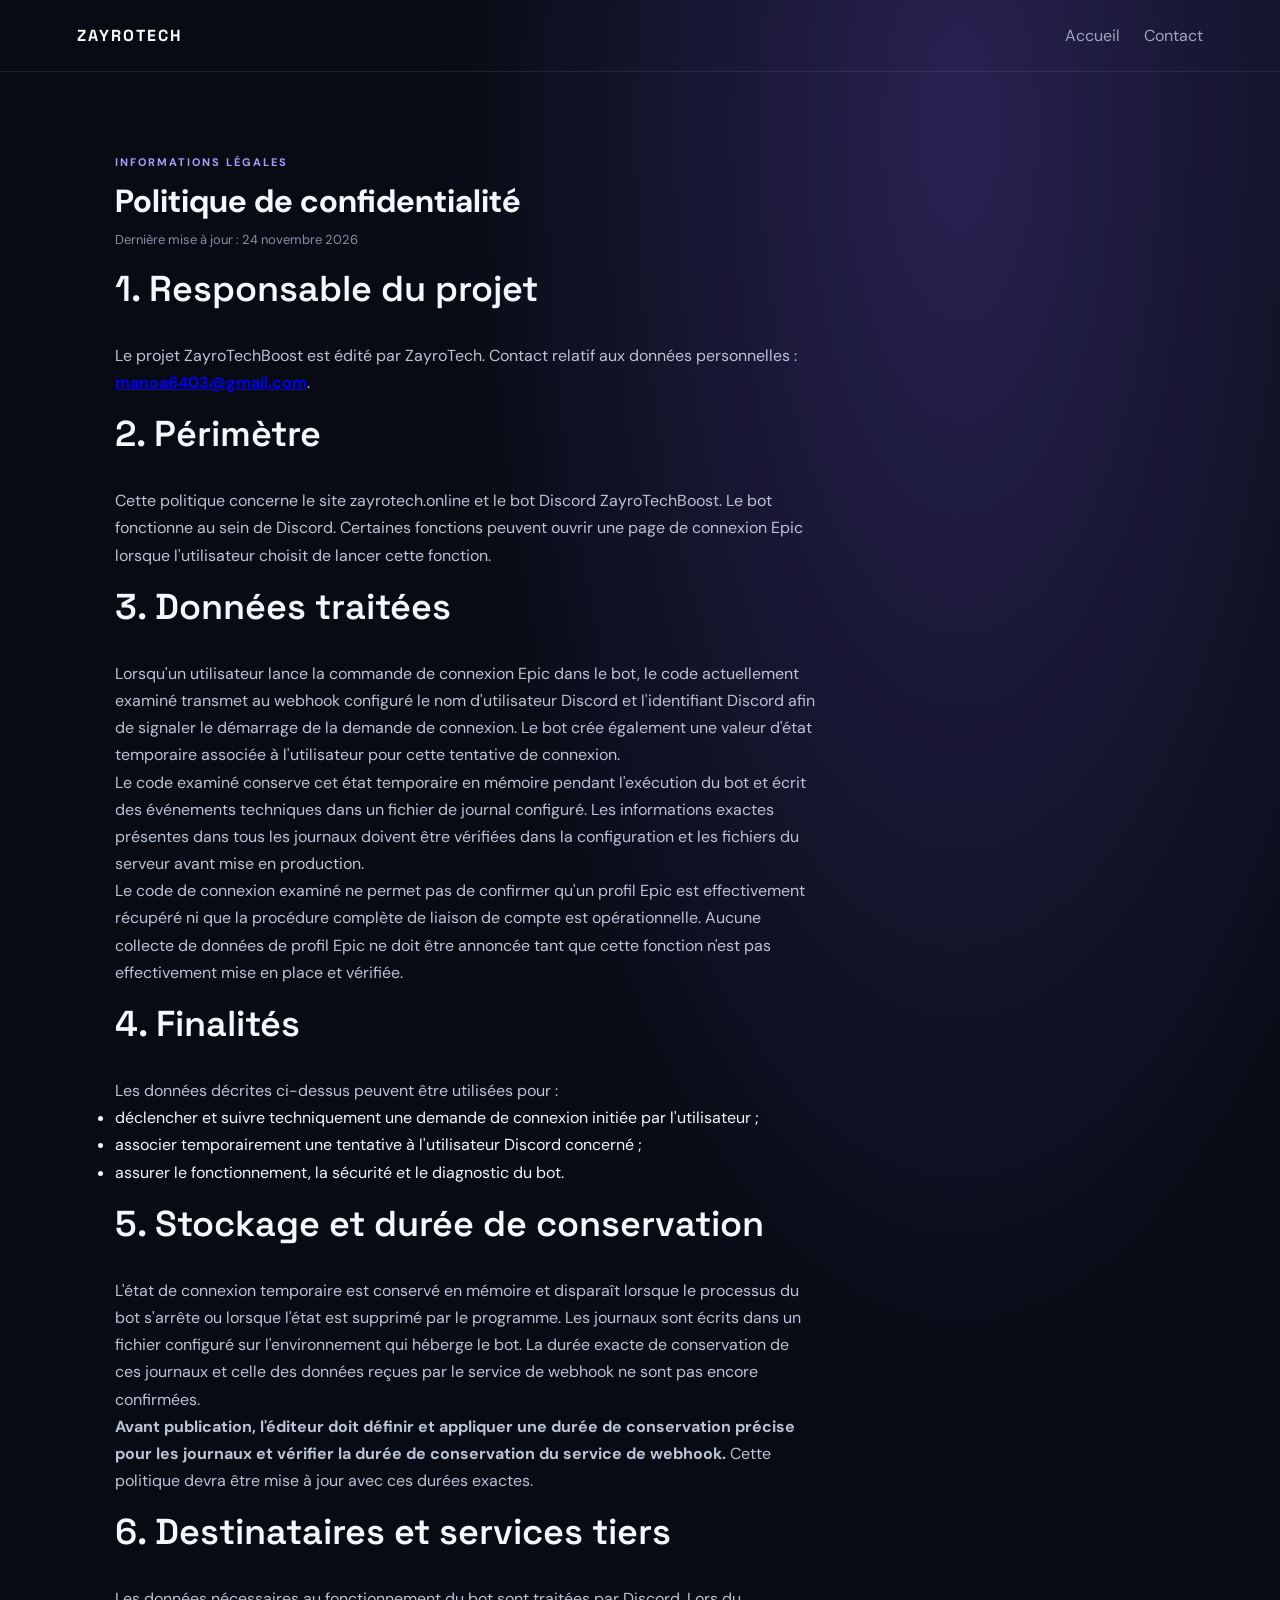
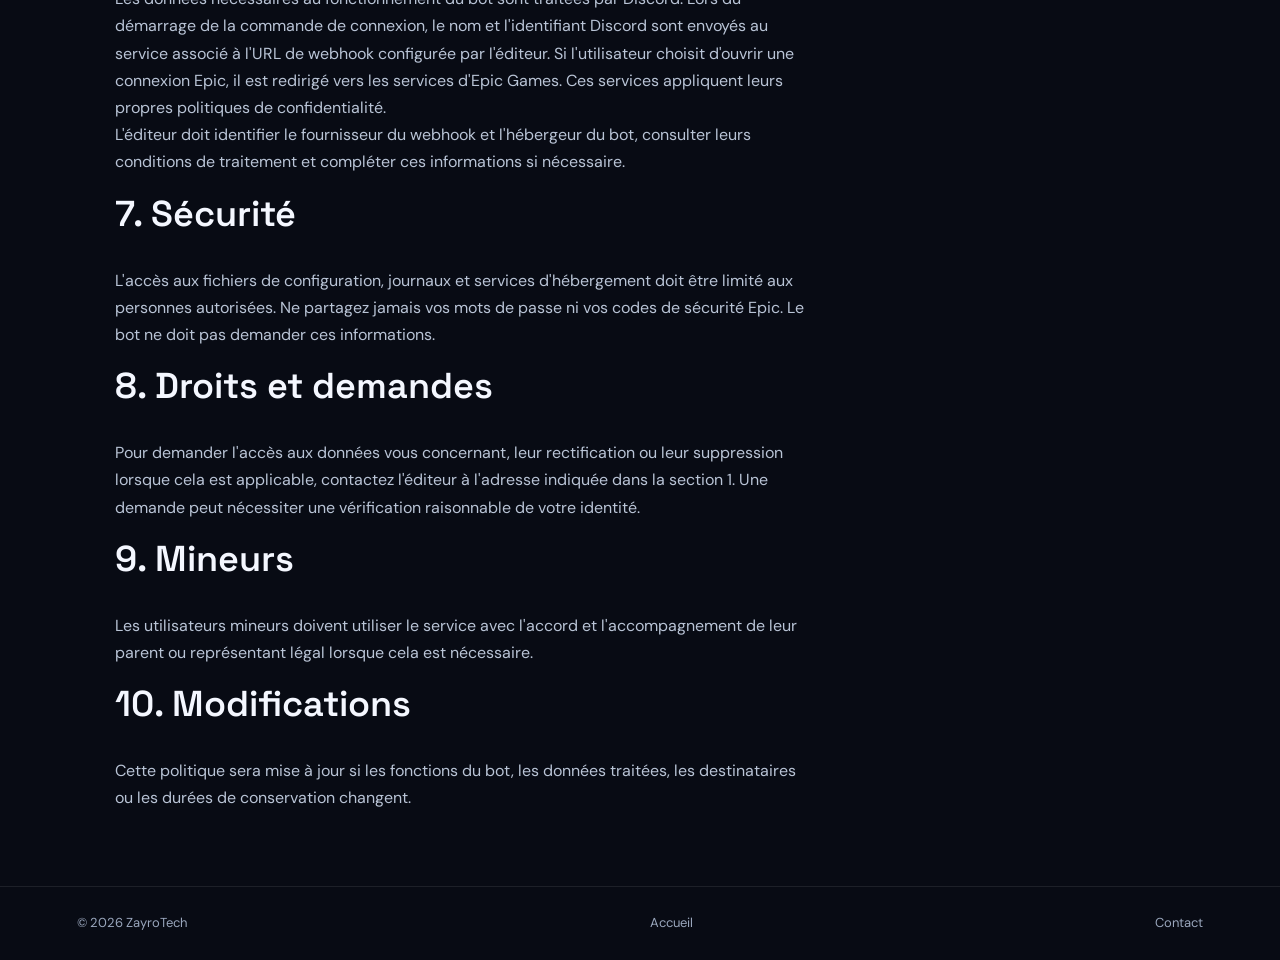
==== confidentialite.html @ d67a7e23 "Add files via upload" ====
<!DOCTYPE html>
<html lang="fr">
<head>
  <meta charset="UTF-8">
  <meta name="viewport" content="width=device-width, initial-scale=1.0">
  <meta name="description" content="Politique de confidentialité du projet ZayroTechBoost, édité par ZayroTech.">
  <title>Politique de confidentialité — ZayroTechBoost</title>
  <link rel="stylesheet" href="style.css">
</head>
<body>
  <header>
    <a class="brand" href="index.html">ZAYROTECH</a>
    <nav>
      <a href="index.html">Accueil</a>
      <a href="contact.html">Contact</a>
    </nav>
  </header>

  <main class="about">
    <span class="tag">INFORMATIONS LÉGALES</span>
    <h1>Politique de confidentialité</h1>
    <p class="muted">Dernière mise à jour : 24 novembre 2026</p>

    <h2>1. Responsable du projet</h2>
    <p>
      Le projet ZayroTechBoost est édité par ZayroTech.
      Contact relatif aux données personnelles : <strong><a href="mailto:manoa6403@gmail.com">manoa6403@gmail.com</a></strong>.
    </p>

    <h2>2. Périmètre</h2>
    <p>
      Cette politique concerne le site zayrotech.online et le bot Discord ZayroTechBoost.
      Le bot fonctionne au sein de Discord. Certaines fonctions peuvent ouvrir une page
      de connexion Epic lorsque l'utilisateur choisit de lancer cette fonction.
    </p>

    <h2>3. Données traitées</h2>
    <p>
      Lorsqu'un utilisateur lance la commande de connexion Epic dans le bot, le code
      actuellement examiné transmet au webhook configuré le nom d'utilisateur Discord
      et l'identifiant Discord afin de signaler le démarrage de la demande de connexion.
      Le bot crée également une valeur d'état temporaire associée à l'utilisateur
      pour cette tentative de connexion.
    </p>
    <p>
      Le code examiné conserve cet état temporaire en mémoire pendant l'exécution du bot
      et écrit des événements techniques dans un fichier de journal configuré.
      Les informations exactes présentes dans tous les journaux doivent être vérifiées
      dans la configuration et les fichiers du serveur avant mise en production.
    </p>
    <p>
      Le code de connexion examiné ne permet pas de confirmer qu'un profil Epic est
      effectivement récupéré ni que la procédure complète de liaison de compte est
      opérationnelle. Aucune collecte de données de profil Epic ne doit être annoncée
      tant que cette fonction n'est pas effectivement mise en place et vérifiée.
    </p>

    <h2>4. Finalités</h2>
    <p>Les données décrites ci-dessus peuvent être utilisées pour :</p>
    <ul>
      <li>déclencher et suivre techniquement une demande de connexion initiée par l'utilisateur ;</li>
      <li>associer temporairement une tentative à l'utilisateur Discord concerné ;</li>
      <li>assurer le fonctionnement, la sécurité et le diagnostic du bot.</li>
    </ul>

    <h2>5. Stockage et durée de conservation</h2>
    <p>
      L'état de connexion temporaire est conservé en mémoire et disparaît lorsque le
      processus du bot s'arrête ou lorsque l'état est supprimé par le programme.
      Les journaux sont écrits dans un fichier configuré sur l'environnement qui héberge
      le bot. La durée exacte de conservation de ces journaux et celle des données reçues
      par le service de webhook ne sont pas encore confirmées.
    </p>
    <p>
      <strong>Avant publication, l'éditeur doit définir et appliquer une durée de conservation
      précise pour les journaux et vérifier la durée de conservation du service de webhook.</strong>
      Cette politique devra être mise à jour avec ces durées exactes.
    </p>

    <h2>6. Destinataires et services tiers</h2>
    <p>
      Les données nécessaires au fonctionnement du bot sont traitées par Discord.
      Lors du démarrage de la commande de connexion, le nom et l'identifiant Discord
      sont envoyés au service associé à l'URL de webhook configurée par l'éditeur.
      Si l'utilisateur choisit d'ouvrir une connexion Epic, il est redirigé vers les
      services d'Epic Games. Ces services appliquent leurs propres politiques de confidentialité.
    </p>
    <p>
      L'éditeur doit identifier le fournisseur du webhook et l'hébergeur du bot,
      consulter leurs conditions de traitement et compléter ces informations si nécessaire.
    </p>

    <h2>7. Sécurité</h2>
    <p>
      L'accès aux fichiers de configuration, journaux et services d'hébergement doit être
      limité aux personnes autorisées. Ne partagez jamais vos mots de passe ni vos codes
      de sécurité Epic. Le bot ne doit pas demander ces informations.
    </p>

    <h2>8. Droits et demandes</h2>
    <p>
      Pour demander l'accès aux données vous concernant, leur rectification ou leur
      suppression lorsque cela est applicable, contactez l'éditeur à l'adresse indiquée
      dans la section 1. Une demande peut nécessiter une vérification raisonnable de votre identité.
    </p>

    <h2>9. Mineurs</h2>
    <p>
      Les utilisateurs mineurs doivent utiliser le service avec l'accord et l'accompagnement
      de leur parent ou représentant légal lorsque cela est nécessaire.
    </p>

    <h2>10. Modifications</h2>
    <p>
      Cette politique sera mise à jour si les fonctions du bot, les données traitées,
      les destinataires ou les durées de conservation changent.
    </p>
  </main>

  <footer>
    <span>© 2026 ZayroTech</span>
    <a href="index.html">Accueil</a>
    <a href="contact.html">Contact</a>
  </footer>
</body>
</html>
---- style.css ----
@import url('https://fonts.googleapis.com/css2?family=DM+Sans:wght@400;500;600;700&family=Space+Grotesk:wght@400;500;600;700&display=swap');

:root {
    --bg: #080b14;
    --panel: #111a2b;
    --text: #f4f7ff;
    --muted: #9aa7bd;
    --accent: #9587ff;
    --line: #28334a;
}

* {
    box-sizing: border-box;
    margin: 0;
    padding: 0;
}

html {
    scroll-behavior: smooth;
}

body {
    background: radial-gradient(
        ellipse at 75% 5%,
        #282252 0,
        transparent 38%
    ), var(--bg);
    color: var(--text);
    font-family: 'DM Sans', sans-serif;
    line-height: 1.7;
}

/* NAVIGATION */

header {
    display: flex;
    justify-content: space-between;
    align-items: center;
    padding: 22px 6vw;
    border-bottom: 1px solid #ffffff16;
}

.brand {
    font-family: 'Space Grotesk', sans-serif;
    font-weight: 700;
    letter-spacing: 2px;
    color: white;
    text-decoration: none;
}

header nav {
    display: flex;
    gap: 24px;
}

header nav a,
footer a {
    color: var(--muted);
    text-decoration: none;
    transition: 0.2s;
}

header nav a:hover,
footer a:hover {
    color: white;
}

/* ACCUEIL */

.hero {
    padding: 120px 9vw 105px;
    max-width: 1100px;
}

.tag {
    color: #a99fff;
    letter-spacing: 2px;
    font-weight: 700;
    font-size: 11px;
}

.hero h1 {
    font: 700 clamp(48px, 8vw, 84px)/1.05 'Space Grotesk';
    letter-spacing: -3px;
    margin: 25px 0;
}

.hero h1 span {
    color: var(--accent);
}

.hero p {
    max-width: 660px;
    color: #b8c3d6;
    font-size: 18px;
}

.button {
    display: inline-block;
    background: #8273f4;
    color: white;
    padding: 13px 20px;
    border-radius: 12px;
    font-weight: 700;
    text-decoration: none;
    margin: 25px 0;
    transition: 0.25s;
}

.button:hover {
    background: #a095ff;
    transform: translateY(-3px);
}

.muted {
    color: #8290a8 !important;
    font-size: 13px !important;
}

/* SERVICES */

.services {
    padding: 75px 9vw;
    background: #0d1321;
}

h2 {
    font: 600 36px 'Space Grotesk';
    margin: 15px 0 30px;
}

.cards {
    display: grid;
    grid-template-columns: repeat(3, 1fr);
    gap: 18px;
}

.cards article {
    padding: 25px;
    border: 1px solid var(--line);
    border-radius: 17px;
    background: linear-gradient(
        145deg,
        #172137,
        #101625
    );
    transition: 0.25s;
}

.cards article:hover {
    transform: translateY(-6px);
    border-color: var(--accent);
}

.cards h3 {
    font: 600 20px 'Space Grotesk';
    margin-bottom: 12px;
}

.cards p {
    color: #b9c4d6;
    font-size: 14px;
}

/* À PROPOS */

.about {
    padding: 75px 9vw;
    max-width: 1050px;
}

.about p {
    color: #b9c4d6;
    max-width: 700px;
}

/* FOOTER */

footer {
    border-top: 1px solid #ffffff16;
    padding: 25px 6vw;
    display: flex;
    justify-content: space-between;
    color: var(--muted);
    font-size: 13px;
}

/* MOBILE */

@media (max-width: 700px) {
    header {
        align-items: flex-start;
        flex-direction: column;
        gap: 15px;
    }

    header nav {
        gap: 16px;
        flex-wrap: wrap;
    }

    .hero {
        padding: 85px 25px;
    }

    .hero h1 {
        letter-spacing: -2px;
    }

    .cards {
        grid-template-columns: 1fr;
    }

    .services,
    .about {
        padding: 60px 25px;
    }

    footer {
        align-items: flex-start;
        flex-direction: column;
        gap: 12px;
    }
}
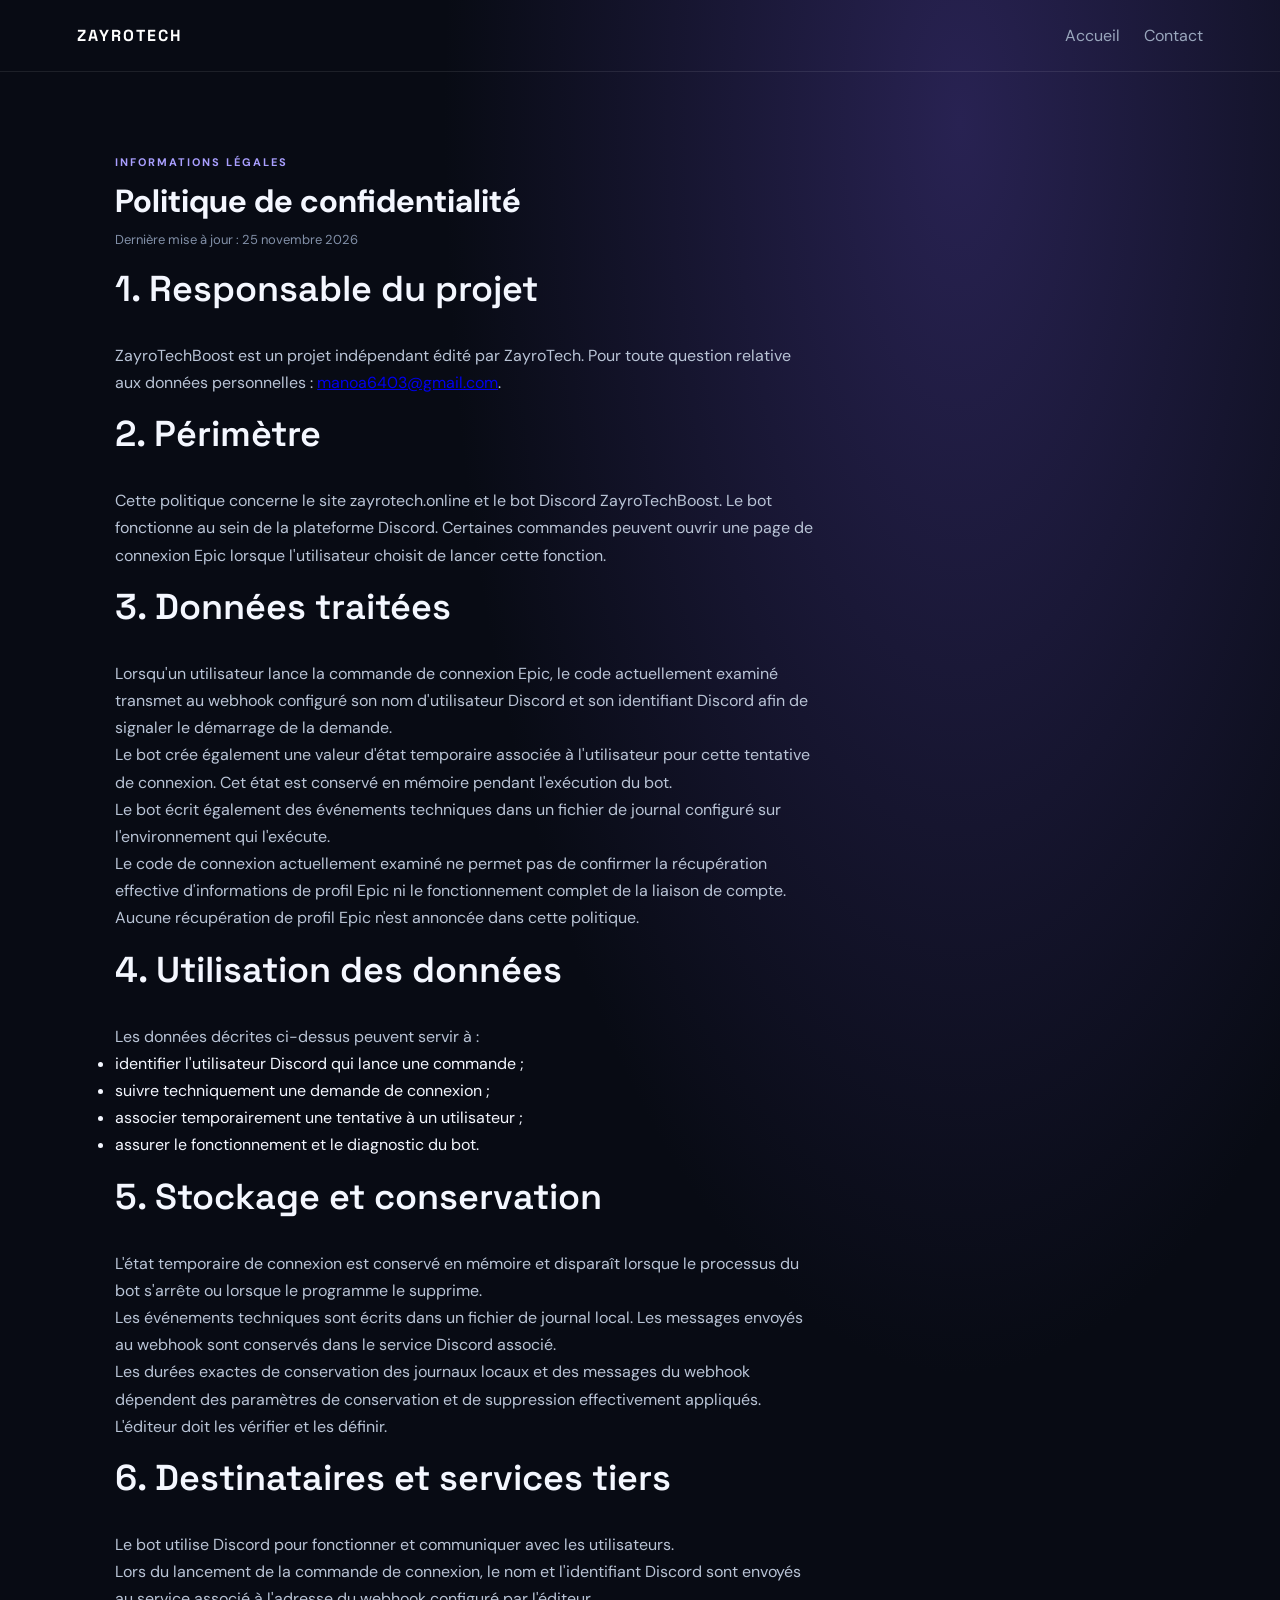
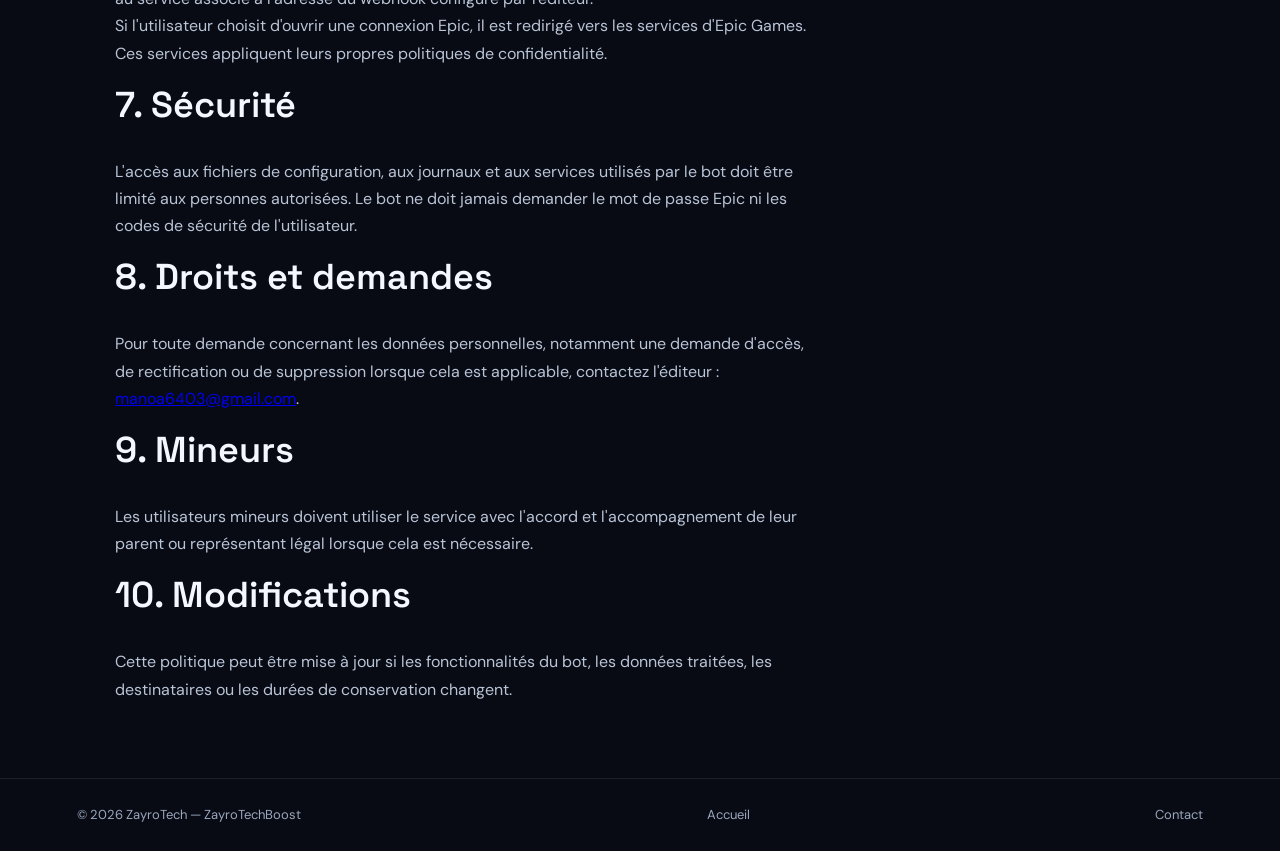
==== commit 1948c274: "Update confidentialite.html" ====
--- a/confidentialite.html
+++ b/confidentialite.html
@@ -1,10 +1,13 @@
+
 <!DOCTYPE html>
 <html lang="fr">
 <head>
   <meta charset="UTF-8">
   <meta name="viewport" content="width=device-width, initial-scale=1.0">
-  <meta name="description" content="Politique de confidentialité du projet ZayroTechBoost, édité par ZayroTech.">
-  <title>Politique de confidentialité — ZayroTechBoost</title>
+  <meta name="description" content="Politique de confidentialité de ZayroTechBoost, projet édité par ZayroTech.">
+  <meta name="author" content="ZayroTech">
+  <link rel="canonical" href="https://zayrotech.online/confidentialite.html">
+  <title>Confidentialité — ZayroTechBoost</title>
   <link rel="stylesheet" href="style.css">
 </head>
 <body>
@@ -19,106 +22,130 @@
   <main class="about">
     <span class="tag">INFORMATIONS LÉGALES</span>
     <h1>Politique de confidentialité</h1>
-    <p class="muted">Dernière mise à jour : 24 novembre 2026</p>
+    <p class="muted">Dernière mise à jour : 25 novembre 2026</p>
 
     <h2>1. Responsable du projet</h2>
     <p>
-      Le projet ZayroTechBoost est édité par ZayroTech.
-      Contact relatif aux données personnelles : <strong><a href="mailto:manoa6403@gmail.com">manoa6403@gmail.com</a></strong>.
+      ZayroTechBoost est un projet indépendant édité par ZayroTech.
+      Pour toute question relative aux données personnelles :
+      <a href="mailto:manoa6403@gmail.com">manoa6403@gmail.com</a>.
     </p>
 
     <h2>2. Périmètre</h2>
     <p>
-      Cette politique concerne le site zayrotech.online et le bot Discord ZayroTechBoost.
-      Le bot fonctionne au sein de Discord. Certaines fonctions peuvent ouvrir une page
-      de connexion Epic lorsque l'utilisateur choisit de lancer cette fonction.
+      Cette politique concerne le site zayrotech.online et le bot Discord
+      ZayroTechBoost. Le bot fonctionne au sein de la plateforme Discord.
+      Certaines commandes peuvent ouvrir une page de connexion Epic
+      lorsque l'utilisateur choisit de lancer cette fonction.
     </p>
 
     <h2>3. Données traitées</h2>
     <p>
-      Lorsqu'un utilisateur lance la commande de connexion Epic dans le bot, le code
-      actuellement examiné transmet au webhook configuré le nom d'utilisateur Discord
-      et l'identifiant Discord afin de signaler le démarrage de la demande de connexion.
-      Le bot crée également une valeur d'état temporaire associée à l'utilisateur
-      pour cette tentative de connexion.
+      Lorsqu'un utilisateur lance la commande de connexion Epic,
+      le code actuellement examiné transmet au webhook configuré
+      son nom d'utilisateur Discord et son identifiant Discord
+      afin de signaler le démarrage de la demande.
+    </p>
+
+    <p>
+      Le bot crée également une valeur d'état temporaire associée
+      à l'utilisateur pour cette tentative de connexion.
+      Cet état est conservé en mémoire pendant l'exécution du bot.
+    </p>
+
+    <p>
+      Le bot écrit également des événements techniques dans
+      un fichier de journal configuré sur l'environnement
+      qui l'exécute.
+    </p>
+
+    <p>
+      Le code de connexion actuellement examiné ne permet pas
+      de confirmer la récupération effective d'informations
+      de profil Epic ni le fonctionnement complet de la liaison
+      de compte. Aucune récupération de profil Epic n'est annoncée
+      dans cette politique.
+    </p>
+
+    <h2>4. Utilisation des données</h2>
+    <p>Les données décrites ci-dessus peuvent servir à :</p>
+    <ul>
+      <li>identifier l'utilisateur Discord qui lance une commande ;</li>
+      <li>suivre techniquement une demande de connexion ;</li>
+      <li>associer temporairement une tentative à un utilisateur ;</li>
+      <li>assurer le fonctionnement et le diagnostic du bot.</li>
+    </ul>
+
+    <h2>5. Stockage et conservation</h2>
+    <p>
+      L'état temporaire de connexion est conservé en mémoire
+      et disparaît lorsque le processus du bot s'arrête
+      ou lorsque le programme le supprime.
     </p>
     <p>
-      Le code examiné conserve cet état temporaire en mémoire pendant l'exécution du bot
-      et écrit des événements techniques dans un fichier de journal configuré.
-      Les informations exactes présentes dans tous les journaux doivent être vérifiées
-      dans la configuration et les fichiers du serveur avant mise en production.
+      Les événements techniques sont écrits dans un fichier
+      de journal local. Les messages envoyés au webhook
+      sont conservés dans le service Discord associé.
     </p>
     <p>
-      Le code de connexion examiné ne permet pas de confirmer qu'un profil Epic est
-      effectivement récupéré ni que la procédure complète de liaison de compte est
-      opérationnelle. Aucune collecte de données de profil Epic ne doit être annoncée
-      tant que cette fonction n'est pas effectivement mise en place et vérifiée.
-    </p>
-
-    <h2>4. Finalités</h2>
-    <p>Les données décrites ci-dessus peuvent être utilisées pour :</p>
-    <ul>
-      <li>déclencher et suivre techniquement une demande de connexion initiée par l'utilisateur ;</li>
-      <li>associer temporairement une tentative à l'utilisateur Discord concerné ;</li>
-      <li>assurer le fonctionnement, la sécurité et le diagnostic du bot.</li>
-    </ul>
-
-    <h2>5. Stockage et durée de conservation</h2>
-    <p>
-      L'état de connexion temporaire est conservé en mémoire et disparaît lorsque le
-      processus du bot s'arrête ou lorsque l'état est supprimé par le programme.
-      Les journaux sont écrits dans un fichier configuré sur l'environnement qui héberge
-      le bot. La durée exacte de conservation de ces journaux et celle des données reçues
-      par le service de webhook ne sont pas encore confirmées.
-    </p>
-    <p>
-      <strong>Avant publication, l'éditeur doit définir et appliquer une durée de conservation
-      précise pour les journaux et vérifier la durée de conservation du service de webhook.</strong>
-      Cette politique devra être mise à jour avec ces durées exactes.
+      Les durées exactes de conservation des journaux locaux
+      et des messages du webhook dépendent des paramètres
+      de conservation et de suppression effectivement appliqués.
+      L'éditeur doit les vérifier et les définir.
     </p>
 
     <h2>6. Destinataires et services tiers</h2>
     <p>
-      Les données nécessaires au fonctionnement du bot sont traitées par Discord.
-      Lors du démarrage de la commande de connexion, le nom et l'identifiant Discord
-      sont envoyés au service associé à l'URL de webhook configurée par l'éditeur.
-      Si l'utilisateur choisit d'ouvrir une connexion Epic, il est redirigé vers les
-      services d'Epic Games. Ces services appliquent leurs propres politiques de confidentialité.
+      Le bot utilise Discord pour fonctionner et communiquer
+      avec les utilisateurs.
     </p>
     <p>
-      L'éditeur doit identifier le fournisseur du webhook et l'hébergeur du bot,
-      consulter leurs conditions de traitement et compléter ces informations si nécessaire.
+      Lors du lancement de la commande de connexion, le nom
+      et l'identifiant Discord sont envoyés au service associé
+      à l'adresse du webhook configuré par l'éditeur.
+    </p>
+    <p>
+      Si l'utilisateur choisit d'ouvrir une connexion Epic,
+      il est redirigé vers les services d'Epic Games.
+      Ces services appliquent leurs propres politiques
+      de confidentialité.
     </p>
 
     <h2>7. Sécurité</h2>
     <p>
-      L'accès aux fichiers de configuration, journaux et services d'hébergement doit être
-      limité aux personnes autorisées. Ne partagez jamais vos mots de passe ni vos codes
-      de sécurité Epic. Le bot ne doit pas demander ces informations.
+      L'accès aux fichiers de configuration, aux journaux
+      et aux services utilisés par le bot doit être limité
+      aux personnes autorisées.
+      Le bot ne doit jamais demander le mot de passe Epic
+      ni les codes de sécurité de l'utilisateur.
     </p>
 
     <h2>8. Droits et demandes</h2>
     <p>
-      Pour demander l'accès aux données vous concernant, leur rectification ou leur
-      suppression lorsque cela est applicable, contactez l'éditeur à l'adresse indiquée
-      dans la section 1. Une demande peut nécessiter une vérification raisonnable de votre identité.
+      Pour toute demande concernant les données personnelles,
+      notamment une demande d'accès, de rectification ou
+      de suppression lorsque cela est applicable,
+      contactez l'éditeur :
+      <a href="mailto:manoa6403@gmail.com">manoa6403@gmail.com</a>.
     </p>
 
     <h2>9. Mineurs</h2>
     <p>
-      Les utilisateurs mineurs doivent utiliser le service avec l'accord et l'accompagnement
-      de leur parent ou représentant légal lorsque cela est nécessaire.
+      Les utilisateurs mineurs doivent utiliser le service
+      avec l'accord et l'accompagnement de leur parent
+      ou représentant légal lorsque cela est nécessaire.
     </p>
 
     <h2>10. Modifications</h2>
     <p>
-      Cette politique sera mise à jour si les fonctions du bot, les données traitées,
-      les destinataires ou les durées de conservation changent.
+      Cette politique peut être mise à jour si les fonctionnalités
+      du bot, les données traitées, les destinataires ou les
+      durées de conservation changent.
     </p>
   </main>
 
   <footer>
-    <span>© 2026 ZayroTech</span>
+    <span>© 2026 ZayroTech — ZayroTechBoost</span>
     <a href="index.html">Accueil</a>
     <a href="contact.html">Contact</a>
   </footer>
